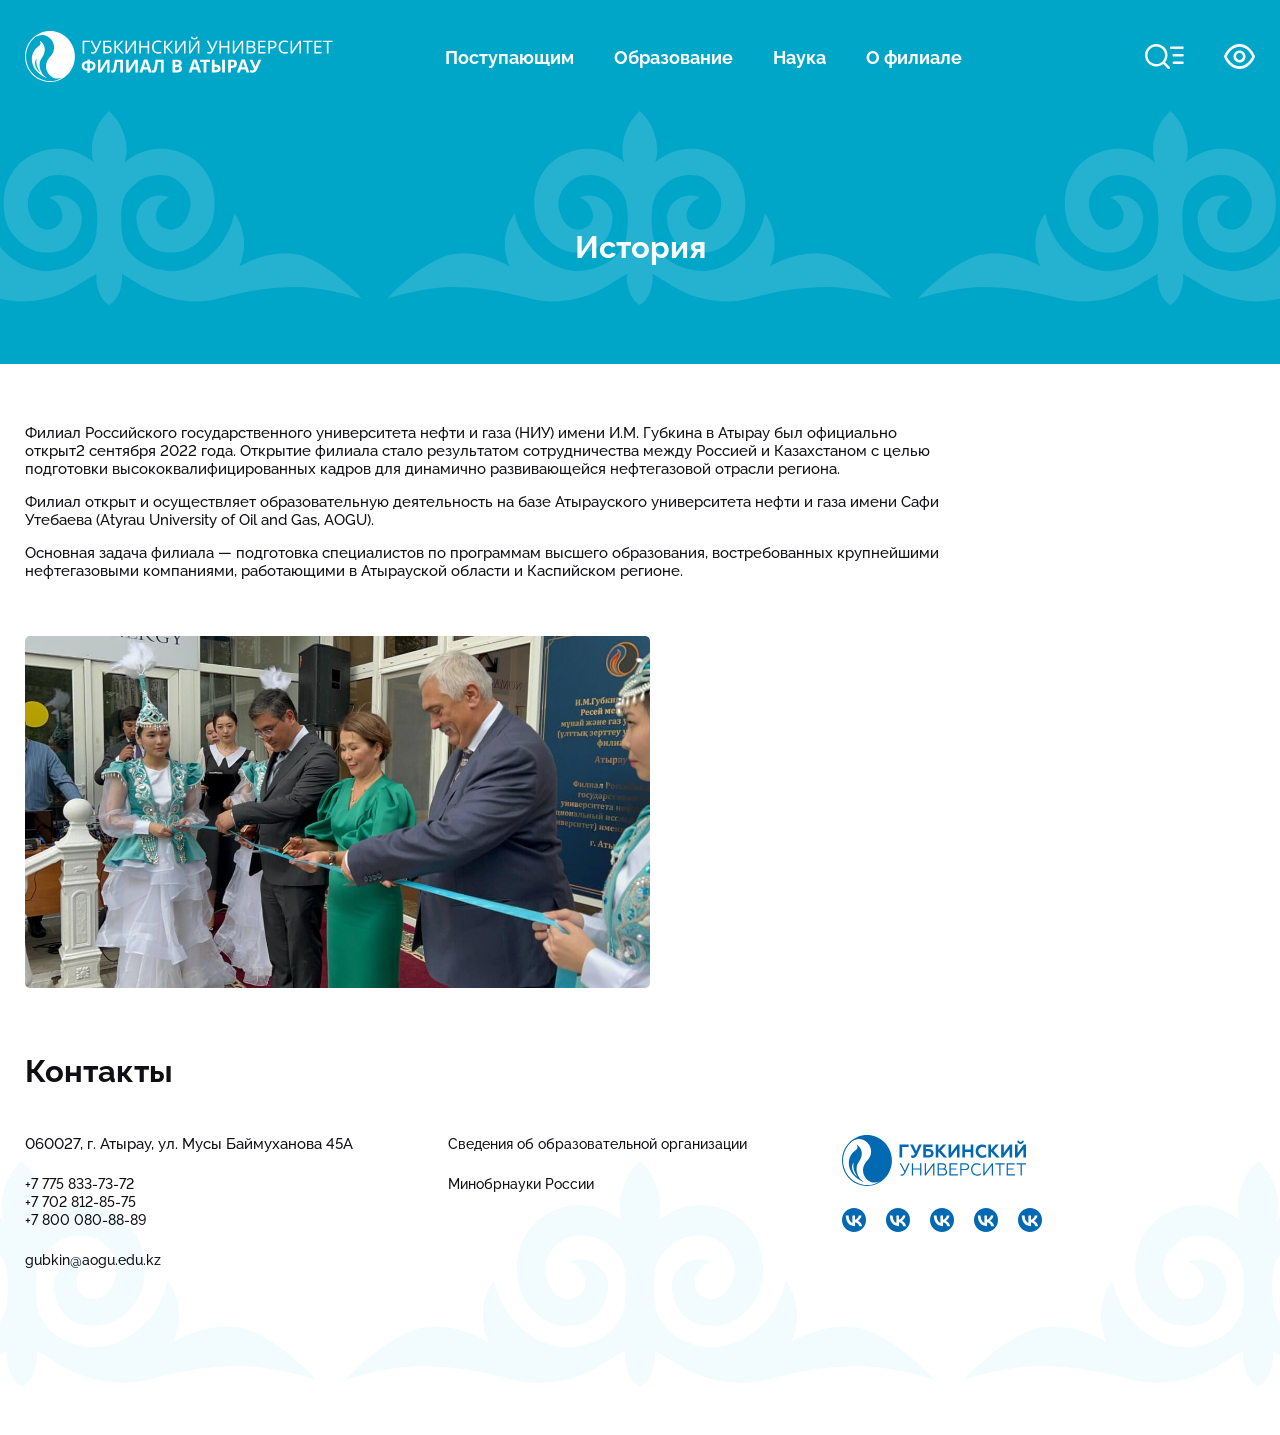
==== src/history.html @ 987736db "history page added" ====
<!DOCTYPE html>
<html lang="ru">

<head>
    <meta charset="UTF-8">
    <meta name="viewport" content="width=device-width, initial-scale=1.0">
    <title>История филиала в Атырау</title>
    <link rel="stylesheet" href="css/reset.css">
    <link rel="stylesheet" href="css/fonts.css">
    <link rel="stylesheet" href="css/style.css">
</head>

<body>
    <div class="wrapper">
        <header class="header-page">
            <div class="header-page__pattern">
                <img src="img/ram_pattern_page.svg" alt="ram_pattern">
            </div>
            
            <div class="container">
                <div class="header-page__top">
                    <div class="header-page__top-inner">
                        <a href="index.html">
                            <img class="logo logo--page" src="img/logotype.svg" alt="logotype">
                        </a>
                        <nav class="nav-int nav-int--page">
                            <ul class="nav-int__list">
                                <li class="nav-int__item">
                                    <a class="nav-int__link" href="#" onmouseover="showMenu(this)"
                                        onmouseleave="hideMenu(this)">
                                        Поступающим
                                    </a>
                                    <div class="nav-int__menu-wrap" onmouseover="showMenu(this)"
                                        onmouseleave="hideMenu(this)">
                                        <div class="nav-int__triangle">
                                            <img src="icons/triangle.svg" alt="">
                                        </div>
                                        <ul class="nav-int__menu" onmouseleave="hideMenu(this)">
                                            <li class="nav-int__menu-item">
                                                <a class="nav-int__menu-link" href="#">
                                                    <p>Приёмная комиссия</p>
                                                </a>
                                            </li>
                                            <li class="nav-int__menu-item">
                                                <a class="nav-int__menu-link" href="#">
                                                    <p>Образовательные <br> программы</p>
                                                </a>
                                            </li>
                                            <li class="nav-int__menu-item">
                                                <a class="nav-int__menu-link" href="#">
                                                    <p>Подготовительные курсы</p>
                                                </a>
                                            </li>
                                        </ul>
                                    </div>
                                </li>
                                <li class="nav-int__item">
                                    <a class="nav-int__link" href="#" onmouseenter="showMenu(this)"
                                        onmouseleave="hideMenu(this)">
                                        Образование
                                    </a>
                                    <div class="nav-int__menu-wrap" onmouseenter="showMenu(this)"
                                        onmouseleave="hideMenu(this)">
                                        <div class="nav-int__triangle">
                                            <img src="icons/triangle.svg" alt="">
                                        </div>
                                        <ul class="nav-int__menu" onmouseenter="showMenu(this)"
                                            onmouseleave="hideMenu(this)">
                                            <li class="nav-int__menu-item">
                                                <a class="nav-int__menu-link" href="#">
                                                    <p>Факультеты и кафедры</p>
                                                </a>
                                            </li>
                                            <li class="nav-int__menu-item">
                                                <a class="nav-int__menu-link" href="#">
                                                    <p>Студгородок</p>
                                                </a>
                                            </li>
                                        </ul>
                                    </div>
                                </li>
                                <li class="nav-int__item">
                                    <a class="nav-int__link" href="#" onmouseenter="showMenu(this)"
                                        onmouseleave="hideMenu(this)">
                                        Наука
                                    </a>
                                    <div class="nav-int__menu-wrap" onmouseenter="showMenu(this)"
                                        onmouseleave="hideMenu(this)">
                                        <div class="nav-int__triangle">
                                            <img src="icons/triangle.svg" alt="">
                                        </div>
                                        <ul class="nav-int__menu" onmouseenter="showMenu(this)"
                                            onmouseleave="hideMenu(this)">
                                            <li class="nav-int__menu-item">
                                                <a class="nav-int__menu-link" href="#">
                                                    <p>Центры, лаборатории</p>
                                                </a>
                                            </li>
                                            <li class="nav-int__menu-item">
                                                <a class="nav-int__menu-link" href="#">
                                                    <p>Мероприятия</p>
                                                </a>
                                            </li>
                                            <li class="nav-int__menu-item">
                                                <a class="nav-int__menu-link" href="#">
                                                    <p>Журналы, публикации</p>
                                                </a>
                                            </li>
                                        </ul>
                                    </div>
                                </li>
                                <li class="nav-int__item">
                                    <a class="nav-int__link" href="#" onmouseenter="showMenu(this)"
                                        onmouseleave="hideMenu(this)">
                                        О филиале
                                    </a>
                                    <div class="nav-int__menu-wrap" onmouseenter="showMenu(this)"
                                        onmouseleave="hideMenu(this)">
                                        <div class="nav-int__triangle">
                                            <img src="icons/triangle.svg" alt="">
                                        </div>
                                        <ul class="nav-int__menu" onmouseenter="showMenu(this)"
                                            onmouseleave="hideMenu(this)">
                                            <li class="nav-int__menu-item">
                                                <a class="nav-int__menu-link" href="history.html">
                                                    <p>История</p>
                                                </a>
                                            </li>
                                            <li class="nav-int__menu-item">
                                                <a class="nav-int__menu-link" href="#">
                                                    <p>Структура</p>
                                                </a>
                                            </li>
                                            <li class="nav-int__menu-item">
                                                <a class="nav-int__menu-link" href="#">
                                                    <p>Руководство</p>
                                                </a>
                                            </li>
                                            <li class="nav-int__menu-item">
                                                <a class="nav-int__menu-link" href="#">
                                                    <p>Сведения об<br>
                                                        образовательной<br>
                                                        организации</p>
                                                </a>
                                            </li>
                                            <li class="nav-int__menu-item">
                                                <a class="nav-int__menu-link" href="#">
                                                    <p>Лучшие выпускники</p>
                                                </a>
                                            </li>
                                            <li class="nav-int__menu-item">
                                                <a class="nav-int__menu-link" href="#">
                                                    <p>Контакты</p>
                                                </a>
                                            </li>
                                        </ul>
                                    </div>
                                </li>
                            </ul>
                        </nav>
                        <div class="header-page__icons">
                            <a href="#">
                                <img src="icons/search.svg" alt="search">
                            </a>
                            <a href="#">
                                <img src="icons/eye.svg" alt="blind_mode">
                            </a>
                        </div>
                    </div>
                </div>
                <h2 class="header-page__title">История</h2>
            </div>
        </header>
        <main class="main">
            <div class="main__history history">
                <div class="container">
                    <div class="history-inner">
                        <article class="history__content">
                            <div class="history__text">
                                <p>Филиал Российского государственного университета нефти и газа (НИУ) имени И.М.
                                    Губкина в
                                    Атырау был официально открыт2 сентября 2022 года. Открытие филиала стало результатом
                                    сотрудничества между Россией и Казахстаном с целью подготовки
                                    высококвалифицированных
                                    кадров для динамично развивающейся нефтегазовой отрасли региона.</p>
                                <p>Филиал открыт и осуществляет образовательную деятельность на базе Атырауского
                                    университета нефти и газа имени Сафи Утебаева (Atyrau University of Oil and Gas,
                                    AOGU).
                                </p>
                                <p>Основная задача филиала — подготовка специалистов по программам высшего образования,
                                    востребованных крупнейшими нефтегазовыми компаниями, работающими в Атырауской
                                    области и
                                    Каспийском регионе. </p>
                            </div>
                            <img src="img/cutting.png" alt="ribbon_cutting">
                        </article>
                    </div>
                </div>
            </div>
        </main>
        <footer class="footer">
            <div class="footer__pattern">
                <img src="img/ram_pattern.svg" alt="ram_pattern">
            </div>
            <div class="footer__contacts">
                <div class="container">
                    <h2 class="footer__title">Контакты</h2>
                    <div class="footer__contacts-inner">
                        <ul class="contacts">
                            <li class="contacts__item">
                                <p>060027, г. Атырау, ул. Мусы Баймуханова 45А</p>

                                <ul class="contacts__numbers-list">
                                    <li class="contacts__numbers-item">
                                        <a href="tel:+7-775-833-73-72">+7 775 833-73-72</a>
                                    </li>
                                    <li class="contacts__numbers-item">
                                        <a href="tel:+7-702-812-85-75">+7 702 812-85-75</a>
                                    </li>
                                    <li class="contacts__numbers-item">
                                        <a href="tel:+7-800-080-88-89">+7 800 080-88-89</a>
                                    </li>
                                </ul>

                                <a href="mailto:gubkin@aogu.edu.kz">gubkin@aogu.edu.kz</a>
                            </li>
                            <li class="contacts__item">
                                <a href="#">Сведения об образовательной организации</a>
                                <a href="#">Минобрнауки России</a>
                            </li>
                            <li class="contacts__item">
                                <a href="https://gubkin.ru" target="_blank">
                                    <img src="img/gubkin_logotype.svg" alt="gubkin_logotype">
                                </a>
                                <ul class="contacts__socials-list">
                                    <li class="contacts__socials-item">
                                        <a href="#" target="_blank">
                                            <img src="icons/social.svg" alt="social">
                                        </a>
                                    </li>
                                    <li class="contacts__socials-item">
                                        <a href="#" target="_blank">
                                            <img src="icons/social.svg" alt="social">
                                        </a>
                                    </li>
                                    <li class="contacts__socials-item">
                                        <a href="#" target="_blank">
                                            <img src="icons/social.svg" alt="social">
                                        </a>
                                    </li>
                                    <li class="contacts__socials-item">
                                        <a href="#" target="_blank">
                                            <img src="icons/social.svg" alt="social">
                                        </a>
                                    </li>
                                    <li class="contacts__socials-item">
                                        <a href="#" target="_blank">
                                            <img src="icons/social.svg" alt="social">
                                        </a>
                                    </li>
                                </ul>
                            </li>
                        </ul>
                    </div>
                </div>
            </div>
        </footer>
    </div>
    <script src="js/main.js"></script>
</body>

</html>
---- src/css/fonts.css ----
@font-face {
    font-family: "Raleway";
    font-weight: 500;
    font-style: normal;
    src:
        local("Raleway Medium"),
        local("Raleway-Medium"),
        url("../fonts/Raleway-Medium.woff2") format("woff2"),
        url("../fonts/Raleway-Medium.woff") format("woff"),
        url("../fonts/Raleway-Medium.eot") format("embedded-opentype");
    font-display: swap;
}

@font-face {
    font-family: "Raleway";
    font-weight: 700;
    font-style: normal;
    src:
        local("Raleway Bold"),
        local("Raleway-Bold"),
        url("../fonts/Raleway-Bold.woff2") format("woff2"),
        url("../fonts/Raleway-Bold.woff") format("woff"),
        url("../fonts/Raleway-Bold.eot") format("embedded-opentype");
    font-display: swap;
}
---- src/css/style.css ----
.wrapper {
	min-height: 100%;
	width: 100%;
	overflow: hidden;
	font-family: "Raleway", sans-serif;
	font-weight: 500;
	font-variant-numeric: lining-nums;
	color: #0F0F14;
}

.container {
	max-width: 1260px;
	padding: 0 15px;
	margin: 0 auto;
	height: 100%;
}

h2 {
	font-weight: bold;
	font-size: 31px;
}

h3 {
	font-weight: bold;
}

p {
	font-size: 15px;
	line-height: 18px;
}

p + p {
	margin-top: 15px;
}

.logo {
	margin-right: 48px;
}
.logo--page {
	margin-right: 112px;
}

.nav-int {
	margin-right: auto;
}
.nav-int__list {
	display: -webkit-box;
	display: -ms-flexbox;
	display: flex;
	font-weight: 700;
	font-size: 20px;
	gap: 40px;
}
.nav-int__item {
	white-space: nowrap;
	position: relative;
	-webkit-transition: all 0.6s ease;
	transition: all 0.6s ease;
}
.nav-int__item:hover {
	-webkit-transform: scale(1.03);
	        transform: scale(1.03);
	margin: 0 8px;
}
.nav-int__link {
	color: white;
	font-size: 20px;
	-webkit-transition: color 0.7s ease;
	transition: color 0.7s ease;
}
.nav-int__link--selected {
	color: #0F0F14;
}
.nav-int__menu-wrap {
	position: absolute;
	left: 50%;
	width: 317px;
	overflow: hidden;
	line-height: 0px;
	padding-top: 0.3lh;
	max-height: 0px;
}
.nav-int__menu-wrap .nav-int__menu-link {
	color: transparent;
	-webkit-transition: color 0.4s ease;
	transition: color 0.4s ease;
}
.nav-int__menu-wrap {
	color: transparent;
	-webkit-transform: translateX(-50%);
	        transform: translateX(-50%);
	-webkit-transition: all 0.25s;
	transition: all 0.25s;
}
.nav-int__menu-wrap--open {
	-webkit-transition: line-height 0.6s cubic-bezier(0.37, 0, 0.25, 0.99), max-height 0.6s cubic-bezier(0.37, 0, 0.25, 0.99), -webkit-transform 0.6s cubic-bezier(0.37, 0, 0.25, 0.99);
	transition: line-height 0.6s cubic-bezier(0.37, 0, 0.25, 0.99), max-height 0.6s cubic-bezier(0.37, 0, 0.25, 0.99), -webkit-transform 0.6s cubic-bezier(0.37, 0, 0.25, 0.99);
	transition: line-height 0.6s cubic-bezier(0.37, 0, 0.25, 0.99), max-height 0.6s cubic-bezier(0.37, 0, 0.25, 0.99), transform 0.6s cubic-bezier(0.37, 0, 0.25, 0.99);
	transition: line-height 0.6s cubic-bezier(0.37, 0, 0.25, 0.99), max-height 0.6s cubic-bezier(0.37, 0, 0.25, 0.99), transform 0.6s cubic-bezier(0.37, 0, 0.25, 0.99), -webkit-transform 0.6s cubic-bezier(0.37, 0, 0.25, 0.99);
	line-height: 19px;
	max-height: 445px;
}
.nav-int__menu-wrap--open .nav-int__menu-link {
	color: #0F0F14;
}
.nav-int__menu {
	display: -webkit-box;
	display: -ms-flexbox;
	display: flex;
	-webkit-box-orient: vertical;
	-webkit-box-direction: normal;
	    -ms-flex-direction: column;
	        flex-direction: column;
	background-position: center;
	background-position: top;
	background-color: #fff;
	padding: 60px 40px;
	margin-top: 20px;
	font-size: 16px;
	font-weight: 700;
	gap: 30px;
}
.nav-int__menu-link {
	color: #0F0F14;
}
.nav-int__menu-link:hover {
	color: #0168B2;
}
.nav-int__triangle {
	margin-top: 20px;
	width: 41px;
	height: 14.25px;
	position: absolute;
	left: 50%;
	-webkit-transform: translate(-50%, -85%);
	        transform: translate(-50%, -85%);
}
.nav-int--page .nav-int__link {
	font-size: 18px;
}

.header {
	background-image: -webkit-gradient(linear, left top, left bottom, color-stop(61.61%, rgba(0, 0, 0, 0)), to(rgba(0, 0, 0, 0.78))), url("../img/header_background.jpg");
	background-image: linear-gradient(180deg, rgba(0, 0, 0, 0) 61.61%, rgba(0, 0, 0, 0.78) 100%), url("../img/header_background.jpg");
	background-size: cover;
	background-position: center;
	height: 100vh;
}
.header__top {
	padding-top: 30px;
}
.header__top-upper-inner {
	display: -webkit-box;
	display: -ms-flexbox;
	display: flex;
	-webkit-box-align: center;
	    -ms-flex-align: center;
	        align-items: center;
}
.header__nav-ext {
	margin-right: auto;
}
.header__nav-ext-list {
	display: -webkit-box;
	display: -ms-flexbox;
	display: flex;
	gap: 15px;
}
.header__nav-ext-item {
	background: rgba(1, 60, 128, 0.28);
	padding: 7.5px 11px;
	border-radius: 3px;
	white-space: nowrap;
	-webkit-transition: all 0.5s ease;
	transition: all 0.5s ease;
	font-size: 14px;
}
.header__nav-ext-item:hover {
	background: rgba(1, 60, 128, 0.4);
	-webkit-transform: scale(0.99);
	        transform: scale(0.99);
	margin: 0 2px;
}
.header__nav-ext-item:first-child {
	margin-left: 0px;
}
.header__nav-ext-item:last-child {
	margin-right: 0px;
}
.header__nav-ext-link {
	color: white;
}
.header__rule {
	content: "";
	width: 100%;
	bottom: 0;
	height: 1px;
	left: 50%;
	background-color: white;
	margin: 19px 0px;
}
.header__top-lower-inner {
	display: -webkit-box;
	display: -ms-flexbox;
	display: flex;
	-webkit-box-align: center;
	    -ms-flex-align: center;
	        align-items: center;
}
.header__nav-int-list {
	display: -webkit-box;
	display: -ms-flexbox;
	display: flex;
	font-weight: 700;
	font-size: 20px;
	gap: 40px;
}
.header__nav-int-item {
	white-space: nowrap;
	position: relative;
	-webkit-transition: all 0.6s ease;
	transition: all 0.6s ease;
}
.header__nav-int-item:hover {
	-webkit-transform: scale(1.03);
	        transform: scale(1.03);
	margin: 0 8px;
}
.header__nav-int-link {
	color: white;
	font-size: 20px;
	-webkit-transition: all 1s ease;
	transition: all 1s ease;
}
.header__nav-int-link--selected {
	color: #0F0F14;
}
.header__body-inner {
	margin-top: 383px;
}
.header__info {
	min-width: 598px;
	display: -webkit-box;
	display: -ms-flexbox;
	display: flex;
	-webkit-box-orient: vertical;
	-webkit-box-direction: normal;
	    -ms-flex-direction: column;
	        flex-direction: column;
}
.header__title {
	max-width: 630px;
	font-weight: 700;
	font-size: 39px;
	line-height: 46px;
	color: white;
}
.header__subtitle {
	max-width: 237px;
	font-weight: 500;
	font-size: 19px;
	line-height: 22px;
	margin-top: 11px;
	color: white;
}
.header__ram {
	position: absolute;
	right: 0;
	bottom: 42px;
}

.main__welcome {
	padding: 60px 0px 60px 0px;
}

.welcome-inner {
	display: -webkit-box;
	display: -ms-flexbox;
	display: flex;
}

.person-card {
	display: -webkit-box;
	display: -ms-flexbox;
	display: flex;
	max-width: 610px;
	margin-right: 20px;
}
.person-card__photo > img {
	width: 181px;
	height: 239px;
}
.person-card__content {
	background-color: #F2FBFD;
	font-size: 13px;
	color: #0F0F14;
	padding: 14px 22px;
	line-height: 15px;
	border-bottom-right-radius: 5px;
	border-top-right-radius: 5px;
	min-width: 385px;
}
.person-card__name {
	font-weight: 700;
	margin-top: 5px;
}
.person-card__phrase {
	margin-top: 5px;
}
.person-card:last-child {
	margin-right: 0px;
}

.events__heading {
	display: -webkit-box;
	display: -ms-flexbox;
	display: flex;
	-webkit-box-align: center;
	    -ms-flex-align: center;
	        align-items: center;
	padding-bottom: 33px;
}
.events__title {
	margin-right: auto;
}
.events__list {
	display: -webkit-box;
	display: -ms-flexbox;
	display: flex;
}
.events__item {
	margin-right: 20px;
}
.events:last-child {
	margin-right: 0px;
}

.events-inner {
	padding-bottom: 60px;
}

.placeholder {
	border-radius: 3px;
	padding: 7px 11px;
	color: white;
	font-size: 14px;
	height: 25px;
	line-height: 12px;
}

.placeholder--news {
	position: absolute;
	left: 0;
	bottom: 0;
	background: rgba(157, 157, 157, 0.49);
	backdrop-filter: blur(1px);
	margin: 0px 0px 22px 22px;
}

.placeholder--announcement {
	background: #0168B2;
	backdrop-filter: blur(1px);
}

.event {
	max-width: 400px;
	max-height: 464px;
}
.event__card {
	position: relative;
}
.event__card > img {
	width: 400px;
	height: 239px;
}
.event__content {
	font-size: 15px;
}
.event__name {
	font-size: 15px;
	margin: 27px 0px 19px 0px;
}
.event__date {
	position: absolute;
	margin: 25px 0px 0px 22px;
	color: #A41818;
	font-weight: 700;
	font-size: 15px;
}
.event__placeholders-list {
	position: absolute;
	bottom: 0;
	left: 0;
	margin: 0px 0px 22px 22px;
	display: -webkit-box;
	display: -ms-flexbox;
	display: flex;
	-ms-flex-wrap: wrap;
	    flex-wrap: wrap;
	-ms-flex-line-pack: start;
	    align-content: flex-start;
	gap: 10px;
}
.announcement {
	width: 400px;
	height: 239px;
	background-image: url("../img/ram_event.svg"), url("../img/event_3.png");
	background-repeat: no-repeat;
	background-position: right;
	border-radius: 5px;
}

.desk__list {
	display: -ms-grid;
	display: grid;
	grid-auto-flow: column dense;
	-ms-grid-columns: 1fr 20px 1fr 20px 1fr 20px 1fr;
	grid-template-columns: repeat(4, 1fr);
	-ms-grid-rows: 1fr 20px 1fr 20px 1fr 20px 1fr;
	grid-template-rows: repeat(4, 1fr);
	gap: 20px;
}

.desk__list > *:nth-child(1) {
	-ms-grid-row: 1;
	-ms-grid-column: 1;
}

.desk__list > *:nth-child(2) {
	-ms-grid-row: 3;
	-ms-grid-column: 1;
}

.desk__list > *:nth-child(3) {
	-ms-grid-row: 5;
	-ms-grid-column: 1;
}

.desk__list > *:nth-child(4) {
	-ms-grid-row: 7;
	-ms-grid-column: 1;
}

.desk__list > *:nth-child(5) {
	-ms-grid-row: 1;
	-ms-grid-column: 3;
}

.desk__list > *:nth-child(6) {
	-ms-grid-row: 3;
	-ms-grid-column: 3;
}

.desk__list > *:nth-child(7) {
	-ms-grid-row: 5;
	-ms-grid-column: 3;
}

.desk__list > *:nth-child(8) {
	-ms-grid-row: 7;
	-ms-grid-column: 3;
}

.desk__list > *:nth-child(9) {
	-ms-grid-row: 1;
	-ms-grid-column: 5;
}

.desk__list > *:nth-child(10) {
	-ms-grid-row: 3;
	-ms-grid-column: 5;
}

.desk__list > *:nth-child(11) {
	-ms-grid-row: 5;
	-ms-grid-column: 5;
}

.desk__list > *:nth-child(12) {
	-ms-grid-row: 7;
	-ms-grid-column: 5;
}

.desk__list > *:nth-child(13) {
	-ms-grid-row: 1;
	-ms-grid-column: 7;
}

.desk__list > *:nth-child(14) {
	-ms-grid-row: 3;
	-ms-grid-column: 7;
}

.desk__list > *:nth-child(15) {
	-ms-grid-row: 5;
	-ms-grid-column: 7;
}

.desk__list > *:nth-child(16) {
	-ms-grid-row: 7;
	-ms-grid-column: 7;
}
.desk__element {
	-ms-grid-row-span: 1;
	grid-row: span 1;
	-ms-grid-column-span: 1;
	grid-column: span 1;
}
.desk__element--arch {
	-ms-grid-row-span: 2;
	grid-row: span 2;
}
.desk__element--square {
	-ms-grid-row-span: 2;
	grid-row: span 2;
	-ms-grid-column-span: 2;
	grid-column: span 2;
}
.desk__element--house {
	-ms-grid-column-span: 2;
	grid-column: span 2;
}
.desk__element--rectangle {
	-ms-grid-column-span: 2;
	grid-column: span 2;
}

.desk-inner {
	padding-bottom: 60px;
}

.block-square {
	width: 295px;
	height: 295px;
	border-radius: 5px;
	position: relative;
	-webkit-transition: -webkit-box-shadow 0.3s;
	transition: -webkit-box-shadow 0.3s;
	transition: box-shadow 0.3s;
	transition: box-shadow 0.3s, -webkit-box-shadow 0.3s;
}
.block-square:hover {
	-webkit-box-shadow: 0 0 24px rgba(0, 0, 0, 0.16);
	        box-shadow: 0 0 24px rgba(0, 0, 0, 0.16);
}
.block-square__inner {
	position: absolute;
	display: -webkit-box;
	display: -ms-flexbox;
	display: flex;
	-webkit-box-orient: vertical;
	-webkit-box-direction: normal;
	    -ms-flex-direction: column;
	        flex-direction: column;
	left: 22px;
	top: 30px;
	right: 33px;
	height: 235px;
}
.block-square__title {
	font-size: 15px;
	font-weight: 700;
	line-height: 18px;
}
.block-square__subtitle {
	margin-top: 25px;
	font-size: 18px;
	line-height: 21px;
}
.block-square__content {
	display: -webkit-box;
	display: -ms-flexbox;
	display: flex;
	-webkit-box-pack: justify;
	    -ms-flex-pack: justify;
	        justify-content: space-between;
	margin-top: auto;
	min-width: 242px;
}
.block-square__number {
	font-weight: 700;
	font-size: 48px;
	line-height: 56px;
	-webkit-font-feature-settings: "pnum" on, "lnum" on;
	        font-feature-settings: "pnum" on, "lnum" on;
}
.block-square__phrase {
	font-weight: 700;
	font-size: 18px;
	line-height: 21px;
}
.block-square--salt {
	background: #F2FBFD;
}
.block-square--navyblue {
	background: #0168B2;
	color: white;
}
.block-square--morphoblue {
	background: #00A6C8;
	color: white;
}
.block-square--vividyellow {
	background: #FFE700;
}

.block-fancy {
	color: white;
	position: relative;
	-webkit-transition: -webkit-box-shadow 0.3s;
	transition: -webkit-box-shadow 0.3s;
	transition: box-shadow 0.3s;
	transition: box-shadow 0.3s, -webkit-box-shadow 0.3s;
}
.block-fancy:hover {
	-webkit-box-shadow: 0 0 24px rgba(0, 0, 0, 0.16);
	        box-shadow: 0 0 24px rgba(0, 0, 0, 0.16);
}
.block-fancy__inner {
	display: -webkit-box;
	display: -ms-flexbox;
	display: flex;
	-webkit-box-orient: vertical;
	-webkit-box-direction: normal;
	    -ms-flex-direction: column;
	        flex-direction: column;
	position: absolute;
	bottom: 30px;
	left: 22px;
	right: 33px;
}
.block-fancy__title {
	font-size: 15px;
	font-weight: 700;
	-ms-flex-negative: 0;
	    flex-shrink: 0;
}
.block-fancy__subtitle {
	font-size: 18px;
	margin-top: 25px;
	line-height: 21px;
}
.block-fancy__play {
	position: absolute;
	top: 0;
	left: 0;
	padding: 270px;
}
.block-fancy--arch {
	width: 295px;
	height: 610px;
	background: url("../img/studgorodok.png");
	border-radius: 138px 138px 5px 5px;
	background-size: cover;
	-ms-grid-row-span: 2;
	grid-row: span 2;
}
.block-fancy--square {
	width: 610px;
	height: 610px;
	background: url("../img/history.png");
	border-radius: 5px;
	background-size: cover;
}
.block-fancy--house {
	width: 610px;
	height: 295px;
	background-image: -webkit-gradient(linear, left top, left bottom, from(rgba(0, 0, 0, 0)), to(rgba(0, 0, 0, 0.7))), url("../img/students.jpg");
	background-image: linear-gradient(180deg, rgba(0, 0, 0, 0) 0%, rgba(0, 0, 0, 0.7) 100%), url("../img/students.jpg");
	background-position-y: 10%;
	background-size: cover;
	-webkit-mask-image: url("../img/house_mask.svg");
	        mask-image: url("../img/house_mask.svg");
}
.block-fancy--rectangle {
	width: 610px;
	height: 295px;
	background-image: -webkit-gradient(linear, left top, left bottom, from(rgba(0, 0, 0, 0)), to(rgba(0, 0, 0, 0.7))), url("../img/students_2.jpg");
	background-image: linear-gradient(180deg, rgba(0, 0, 0, 0) 0%, rgba(0, 0, 0, 0.7) 100%), url("../img/students_2.jpg");
	background-position-y: 35%;
	background-size: cover;
	-webkit-mask-image: url("../img/rectangle.svg");
	        mask-image: url("../img/rectangle.svg");
}
.block-fancy--stairs {
	width: 295px;
	height: 295px;
	background-image: -webkit-gradient(linear, left top, left bottom, from(rgba(0, 0, 0, 0)), to(rgba(0, 0, 0, 0.7))), url("../img/gubkin.jpg");
	background-image: linear-gradient(180deg, rgba(0, 0, 0, 0) 0%, rgba(0, 0, 0, 0.7) 100%), url("../img/gubkin.jpg");
	background-position-y: 35%;
	background-size: cover;
	-webkit-mask-image: url("../img/stairs.svg");
	        mask-image: url("../img/stairs.svg");
}

.footer {
	position: relative;
	height: 379px;
}
.footer__contacts-inner {
	position: absolute;
	margin-top: 48px;
	z-index: 2;
}
.footer__pattern {
	position: absolute;
	overflow: hidden;
	left: 50%;
	top: 105px;
	-webkit-transform: translateX(-50%);
	        transform: translateX(-50%);
	z-index: 1;
}

.contacts {
	display: -webkit-box;
	display: -ms-flexbox;
	display: flex;
	line-height: 18px;
	gap: 95px;
}
.contacts__item {
	display: -webkit-box;
	display: -ms-flexbox;
	display: flex;
	-webkit-box-orient: vertical;
	-webkit-box-direction: normal;
	    -ms-flex-direction: column;
	        flex-direction: column;
	gap: 22px;
}
.contacts__socials-list {
	display: -webkit-box;
	display: -ms-flexbox;
	display: flex;
	gap: 20px;
}
.contacts a {
	color: #0F0F14;
	-webkit-transition: all 0.3s;
	transition: all 0.3s;
}
.contacts a:hover {
	text-decoration: underline;
}

.header-page {
	height: 364px;
	background: #00A6C8;
	position: relative;
}
.header-page__top-inner {
	display: -webkit-box;
	display: -ms-flexbox;
	display: flex;
	-webkit-box-align: center;
	    -ms-flex-align: center;
	        align-items: center;
	padding-top: 31px;
}
.header-page__title {
	position: absolute;
	color: white;
	font-size: 31px;
	line-height: 100%;
	left: 50%;
	-webkit-transform: translateX(-50%);
	        transform: translateX(-50%);
	top: 232px;
}
.header-page__icons {
	display: -webkit-box;
	display: -ms-flexbox;
	display: flex;
	gap: 40px;
}
.header-page__pattern {
	position: absolute;
	left: 50%;
	overflow: hidden;
	top: 111px;
	-webkit-transform: translateX(-50%);
	        transform: translateX(-50%);
	z-index: 1;
}

.history__content > img {
	width: 625px;
	height: 352px;
	border-radius: 5px;
}
.history__text {
	margin-bottom: 56px;
}

.history-inner {
	margin: 60px 0px 68px 0px;
	max-width: 935px;
}
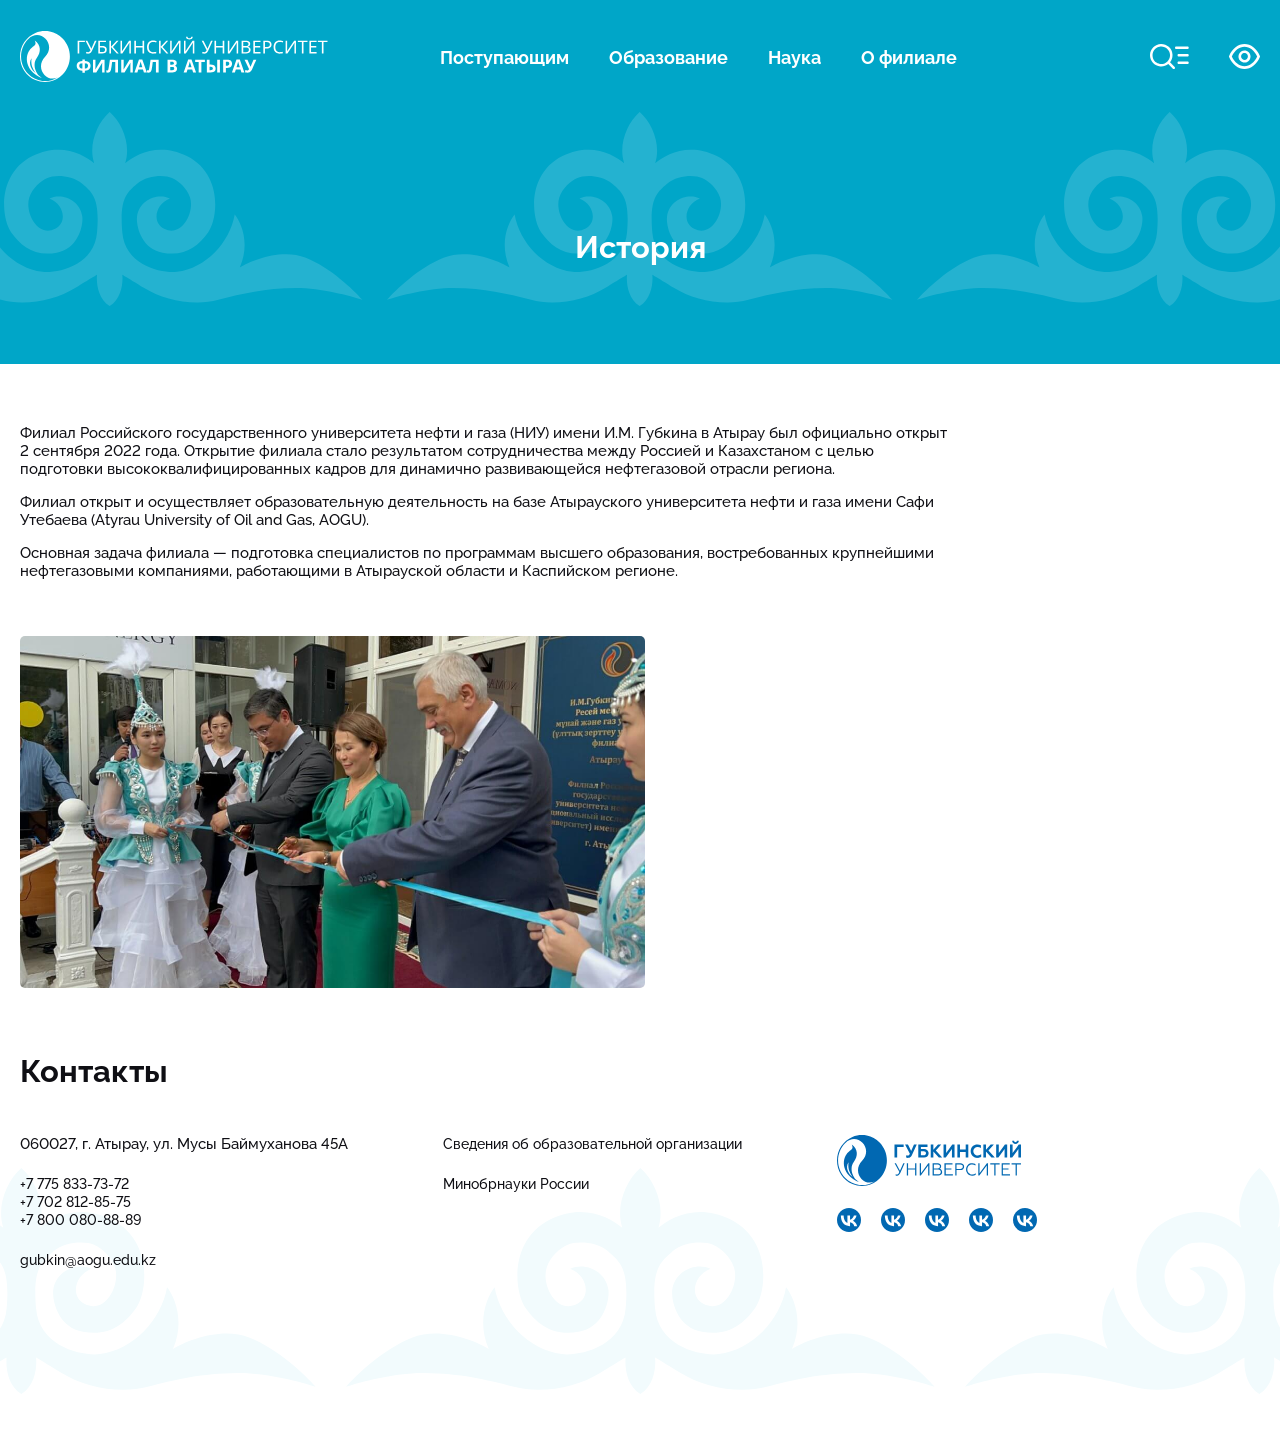
==== commit 984d19cd: "some adjustments added" ====
--- a/src/history.html
+++ b/src/history.html
@@ -12,11 +12,7 @@
 
 <body>
     <div class="wrapper">
-        <header class="header-page">
-            <div class="header-page__pattern">
-                <img src="img/ram_pattern_page.svg" alt="ram_pattern">
-            </div>
-            
+        <header class="header-page">            
             <div class="container">
                 <div class="header-page__top">
                     <div class="header-page__top-inner">
@@ -179,11 +175,11 @@
                             <div class="history__text">
                                 <p>Филиал Российского государственного университета нефти и газа (НИУ) имени И.М.
                                     Губкина в
-                                    Атырау был официально открыт2 сентября 2022 года. Открытие филиала стало результатом
+                                    Атырау был официально открыт 2 сентября 2022 года. Открытие филиала стало результатом
                                     сотрудничества между Россией и Казахстаном с целью подготовки
                                     высококвалифицированных
                                     кадров для динамично развивающейся нефтегазовой отрасли региона.</p>
-                                <p>Филиал открыт и осуществляет образовательную деятельность на базе Атырауского
+                                <p>Филиал открыт и осуществляет образовательную деятельность на базе Атырауского
                                     университета нефти и газа имени Сафи Утебаева (Atyrau University of Oil and Gas,
                                     AOGU).
                                 </p>
@@ -199,9 +195,6 @@
             </div>
         </main>
         <footer class="footer">
-            <div class="footer__pattern">
-                <img src="img/ram_pattern.svg" alt="ram_pattern">
-            </div>
             <div class="footer__contacts">
                 <div class="container">
                     <h2 class="footer__title">Контакты</h2>
--- a/src/css/style.css
+++ b/src/css/style.css
@@ -9,7 +9,7 @@
 }
 
 .container {
-	max-width: 1260px;
+	max-width: 1270px;
 	padding: 0 15px;
 	margin: 0 auto;
 	height: 100%;
@@ -60,7 +60,6 @@
 .nav-int__item:hover {
 	-webkit-transform: scale(1.03);
 	        transform: scale(1.03);
-	margin: 0 8px;
 }
 .nav-int__link {
 	color: white;
@@ -277,14 +276,14 @@
 	display: -webkit-box;
 	display: -ms-flexbox;
 	display: flex;
+	gap: 20px;
 }
 
 .person-card {
 	display: -webkit-box;
 	display: -ms-flexbox;
 	display: flex;
-	max-width: 610px;
-	margin-right: 20px;
+	min-width: 610px;
 }
 .person-card__photo > img {
 	width: 181px;
@@ -292,13 +291,14 @@
 }
 .person-card__content {
 	background-color: #F2FBFD;
-	font-size: 13px;
 	color: #0F0F14;
 	padding: 14px 22px;
-	line-height: 15px;
 	border-bottom-right-radius: 5px;
 	border-top-right-radius: 5px;
-	min-width: 385px;
+}
+.person-card__content p {
+	font-size: 13px;
+	line-height: 15px;
 }
 .person-card__name {
 	font-weight: 700;
@@ -307,10 +307,13 @@
 .person-card__phrase {
 	margin-top: 5px;
 }
-.person-card:last-child {
-	margin-right: 0px;
-}
-
+
+@media (max-width: 1000px) {
+	.welcome-inner {
+		-ms-flex-wrap: wrap;
+		    flex-wrap: wrap;
+	}
+}
 .events__heading {
 	display: -webkit-box;
 	display: -ms-flexbox;
@@ -327,14 +330,8 @@
 	display: -webkit-box;
 	display: -ms-flexbox;
 	display: flex;
-}
-.events__item {
-	margin-right: 20px;
-}
-.events:last-child {
-	margin-right: 0px;
-}
-
+	gap: 20px;
+}
 .events-inner {
 	padding-bottom: 60px;
 }
@@ -696,20 +693,14 @@
 .footer {
 	position: relative;
 	height: 379px;
+	background: url("../img/ram_fragment.svg") center;
+	background-repeat: repeat-x;
+	background-position-y: 112px;
 }
 .footer__contacts-inner {
 	position: absolute;
 	margin-top: 48px;
 	z-index: 2;
-}
-.footer__pattern {
-	position: absolute;
-	overflow: hidden;
-	left: 50%;
-	top: 105px;
-	-webkit-transform: translateX(-50%);
-	        transform: translateX(-50%);
-	z-index: 1;
 }
 
 .contacts {
@@ -746,7 +737,9 @@
 
 .header-page {
 	height: 364px;
-	background: #00A6C8;
+	background: url("../img/ram_fragment_page.svg") center, #00A6C8;
+	background-repeat: repeat-x;
+	background-position-y: 112px;
 	position: relative;
 }
 .header-page__top-inner {
@@ -774,15 +767,6 @@
 	display: flex;
 	gap: 40px;
 }
-.header-page__pattern {
-	position: absolute;
-	left: 50%;
-	overflow: hidden;
-	top: 111px;
-	-webkit-transform: translateX(-50%);
-	        transform: translateX(-50%);
-	z-index: 1;
-}
 
 .history__content > img {
 	width: 625px;
